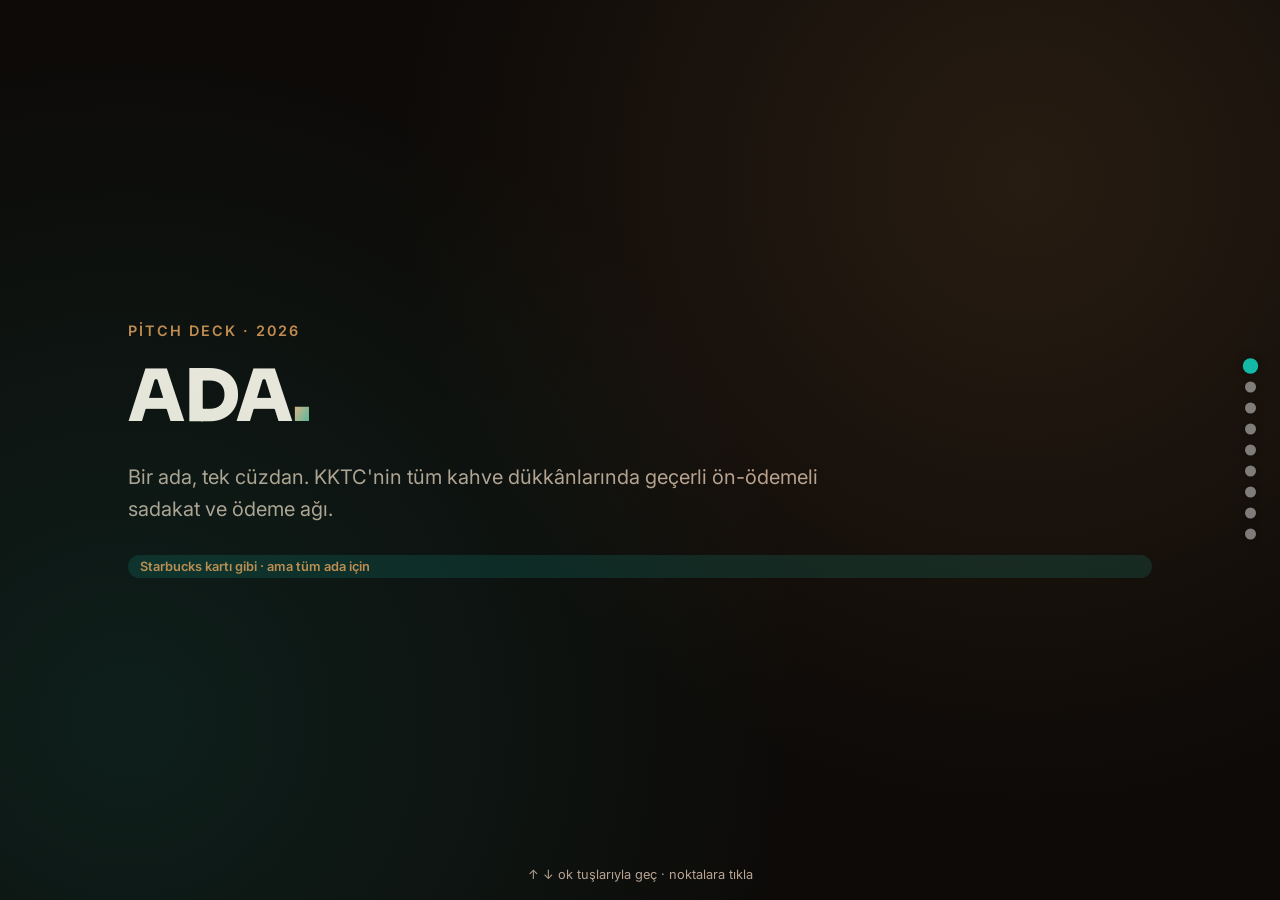
==== pitch.html @ 43cfcc4e "style: coffee-bean theme + Cyprus silhouette map section" ====
<!DOCTYPE html>
<html lang="tr">
<head>
  <meta charset="UTF-8" />
  <meta name="viewport" content="width=device-width, initial-scale=1.0" />
  <title>ADA — Pitch Deck</title>
  <link rel="icon" type="image/svg+xml" href="favicon.svg" />
  <link href="https://fonts.googleapis.com/css2?family=Sora:wght@400;600;700;800&family=Inter:wght@400;500;600&display=swap" rel="stylesheet" />
  <style>
    :root{
      --accent:#14b8a6; --accent-2:#c98a4b; --accent-3:#e0b487;
      --bg:#0d0a08; --text:#f3e9dd; --muted:#b7a392;
    }
    *{margin:0;padding:0;box-sizing:border-box}
    html,body{height:100%}
    body{font-family:'Inter',sans-serif;background:var(--bg);color:var(--text);overflow:hidden}
    h1,h2,h3{font-family:'Sora',sans-serif}
    .deck{height:100vh;scroll-snap-type:y mandatory;overflow-y:scroll;scroll-behavior:smooth}
    .slide{height:100vh;scroll-snap-align:start;display:flex;flex-direction:column;justify-content:center;padding:6vw 10vw;position:relative}
    .slide::before{content:"";position:absolute;inset:0;background:radial-gradient(circle at 80% 20%,rgba(201,138,75,0.14),transparent 50%),radial-gradient(circle at 10% 80%,rgba(20,184,166,0.12),transparent 50%);pointer-events:none}
    .kicker{color:var(--accent-2);font-weight:600;letter-spacing:2px;text-transform:uppercase;font-size:.9rem;margin-bottom:18px}
    .big{font-size:clamp(2.2rem,6vw,4.5rem);font-weight:800;line-height:1.1;letter-spacing:-1.5px}
    .grad{background:linear-gradient(120deg,var(--accent-2),var(--accent-3),var(--accent));-webkit-background-clip:text;background-clip:text;-webkit-text-fill-color:transparent}
    .lead{color:var(--muted);font-size:1.25rem;max-width:720px;margin-top:24px;line-height:1.6}
    .grid{display:grid;grid-template-columns:repeat(auto-fit,minmax(220px,1fr));gap:22px;margin-top:40px}
    .cell{background:rgba(255,255,255,.04);border:1px solid rgba(255,255,255,.09);border-radius:16px;padding:26px}
    .cell h3{font-size:1.2rem;margin-bottom:8px}
    .cell p{color:var(--muted);font-size:.95rem}
    .num{font-family:'Sora';font-size:2.4rem;font-weight:800;color:var(--accent-2)}
    .nav-dots{position:fixed;right:24px;top:50%;transform:translateY(-50%);z-index:10;display:flex;flex-direction:column;gap:10px}
    .nav-dots a{width:11px;height:11px;border-radius:50%;background:rgba(255,255,255,.45);transition:.2s;box-shadow:0 0 6px rgba(0,0,0,.4)}
    .nav-dots a.active{background:var(--accent);transform:scale(1.4)}
    .hint{position:fixed;bottom:18px;left:50%;transform:translateX(-50%);color:var(--muted);font-size:.8rem;z-index:10}
    table{margin-top:30px;border-collapse:collapse;width:100%;max-width:760px}
    th,td{text-align:left;padding:12px 14px;border-bottom:1px solid rgba(255,255,255,.09);color:var(--muted)}
    th{color:var(--text);font-family:'Sora'}
    .tag{display:inline-block;padding:4px 12px;border-radius:999px;background:rgba(20,184,166,.15);color:var(--accent-2);font-size:.8rem;font-weight:600}
  </style>
</head>
<body>
  <div class="nav-dots">
    <a href="#s1" class="active" data-s="1"></a>
    <a href="#s2" data-s="2"></a>
    <a href="#s3" data-s="3"></a>
    <a href="#s4" data-s="4"></a>
    <a href="#s5" data-s="5"></a>
    <a href="#s6" data-s="6"></a>
    <a href="#s7" data-s="7"></a>
    <a href="#s8" data-s="8"></a>
    <a href="#s9" data-s="9"></a>
  </div>

  <div class="deck" id="deck">
    <!-- 1 Kapak -->
    <section class="slide" id="s1">
      <div class="kicker">Pitch Deck · 2026</div>
      <h1 class="big">ADA<span class="grad">.</span></h1>
      <p class="lead">Bir ada, tek cüzdan. KKTC'nin tüm kahve dükkânlarında geçerli ön-ödemeli sadakat ve ödeme ağı.</p>
      <span class="tag" style="margin-top:30px">Starbucks kartı gibi · ama tüm ada için</span>
    </section>

    <!-- 2 Problem -->
    <section class="slide" id="s2">
      <div class="kicker">Problem</div>
      <h2 class="big">Kıbrıs'ta kahve <span class="grad">parçalı</span>.</h2>
      <div class="grid">
        <div class="cell"><h3>🧩 Sadakat yok</h3><p>Her kafenin ayrı kartı; hiçbiri ada genelinde işlemez, müşteri bağlanmaz.</p></div>
        <div class="cell"><h3>💸 Nakit yükü</h3><p>Küçük ödemelerde nakit/zaman kaybı. Turist için özellikle sürtünme yüksek.</p></div>
        <div class="cell"><h3>📉 Veri körü</h3><p>Kafe sahipleri müşteri davranışını göremiyor; kampanya yapamıyor.</p></div>
      </div>
    </section>

    <!-- 3 Çözüm -->
    <section class="slide" id="s3">
      <div class="kicker">Çözüm</div>
      <h2 class="big">Tek cüzdan, <span class="grad">tüm ada</span>.</h2>
      <p class="lead">Kullanıcı app'e kredi yükler, katılımcı kafede QR ile öder. Lefkoşa'dan Girne'ye, Mağusa'ya — aynı bakiye, aynı puan.</p>
      <div class="grid">
        <div class="cell"><h3>⚡ QR ödeme</h3><p>2 saniyede tamamlanır, POS gerektirmez.</p></div>
        <div class="cell"><h3>🎁 Ada-geneli puan</h3><p>Hangi kafede olursan ol, ödül birikir.</p></div>
      </div>
    </section>

    <!-- 4 Ürün -->
    <section class="slide" id="s4">
      <div class="kicker">Ürün</div>
      <h2 class="big">3 katmanlı <span class="grad">değer</span>.</h2>
      <div class="grid">
        <div class="cell"><h3>👤 Kullanıcı</h3><p>Sanal kart, ön-ödemeli bütçe kontrolü, ada-geneli puan.</p></div>
        <div class="cell"><h3>☕ Kafe</h3><p>QR-POS, sıfır kurulum, analitik panel, ortak müşteri havuzu.</p></div>
        <div class="cell"><h3>🛰️ Platform</h3><p>Merkezi bakiye, komisyon motoru, kampanya altyapısı.</p></div>
      </div>
    </section>

    <!-- 5 İş Modeli -->
    <section class="slide" id="s5">
      <div class="kicker">İş Modeli</div>
      <h2 class="big">3 gelir <span class="grad">kanalı</span>.</h2>
      <table>
        <tr><th>Kanal</th><th>Açıklama</th><th>Tahmini</th></tr>
        <tr><td>İşlem komisyonu</td><td>Her QR ödemede %2</td><td>Ölçekli</td></tr>
        <tr><td>Kafe aboneliği</td><td>Pro plan ₺4.900/ay</td><td>Tekrarlayan</td></tr>
        <tr><td>Kredi bakiyesi (float)</td><td>Yüklenen bakiyenin kısa vadeli değeri</td><td>Regülasyona bağlı</td></tr>
      </table>
    </section>

    <!-- 6 Pazar -->
    <section class="slide" id="s6">
      <div class="kicker">Pazar</div>
      <h2 class="big">Hedef <span class="grad">ada</span>.</h2>
      <div class="grid">
        <div class="cell"><div class="num">120+</div><p>Hedef kafe (3 şehir)</p></div>
        <div class="cell"><div class="num">3</div><p>Şehir: Lefkoşa, Girne, Mağusa</p></div>
        <div class="cell"><div class="num">2</div><p>Hedef kitle: yerel + turist</p></div>
      </div>
    </section>

    <!-- 7 Rekabet -->
    <section class="slide" id="s7">
      <div class="kicker">Rekabet</div>
      <h2 class="big">Tek marka ≠ <span class="grad">tüm ada</span>.</h2>
      <table>
        <tr><th></th><th>Starbucks kartı</th><th>ADA</th></tr>
        <tr><td>Geçerlilik</td><td>Tek marka</td><td>Tüm ada kafeleri</td></tr>
        <tr><td>Kapsam</td><td>Kurumsal</td><td>Yerel KOBİ dahil</td></tr>
        <tr><td>Veri</td><td>Marka içi</td><td>Ada-geneli ağ etkisi</td></tr>
      </table>
    </section>

    <!-- 8 Yol Haritası -->
    <section class="slide" id="s8">
      <div class="kicker">Yol Haritası</div>
      <h2 class="big">6 ayda <span class="grad">ağ</span>.</h2>
      <div class="grid">
        <div class="cell"><h3>0–2 ay</h3><p>MVP: iOS/Android cüzdan + QR-POS. 10 pilot kafe.</p></div>
        <div class="cell"><h3>2–4 ay</h3><p>30 kafe, puan kampanyaları, turist entegrasyonu.</p></div>
        <div class="cell"><h3>4–6 ay</h3><p>120 kafe, zincir API, bölgesel genişleme.</p></div>
      </div>
    </section>

    <!-- 9 Talep -->
    <section class="slide" id="s9">
      <div class="kicker">Yatırım Talebi</div>
      <h2 class="big">Adanın cüzdanını <span class="grad">kuralım</span>.</h2>
      <p class="lead">MVP + pilot ağ için ilk tur yatırım arıyoruz. Karşılığında: ADA hissesi, yol haritası ortağı.</p>
      <div class="grid">
        <div class="cell"><h3>✉️</h3><p>hello@adawallet.com</p></div>
        <div class="cell"><h3>📞</h3><p>+90 533 966 88 77</p></div>
        <div class="cell"><h3>💬</h3><p>WhatsApp ile doğrudan görüşme</p></div>
      </div>
    </section>
  </div>

  <div class="hint">↑ ↓ ok tuşlarıyla geç · noktalara tıkla</div>
  <script>
    const deck=document.getElementById('deck');
    const dots=[...document.querySelectorAll('.nav-dots a')];
    deck.addEventListener('scroll',()=>{
      const i=Math.round(deck.scrollTop/window.innerHeight);
      dots.forEach((d,k)=>d.classList.toggle('active',k===i));
    });
    document.addEventListener('keydown',e=>{
      if(e.key==='ArrowDown'){deck.scrollBy({top:window.innerHeight});}
      if(e.key==='ArrowUp'){deck.scrollBy({top:-window.innerHeight});}
    });
  </script>
</body>
</html>
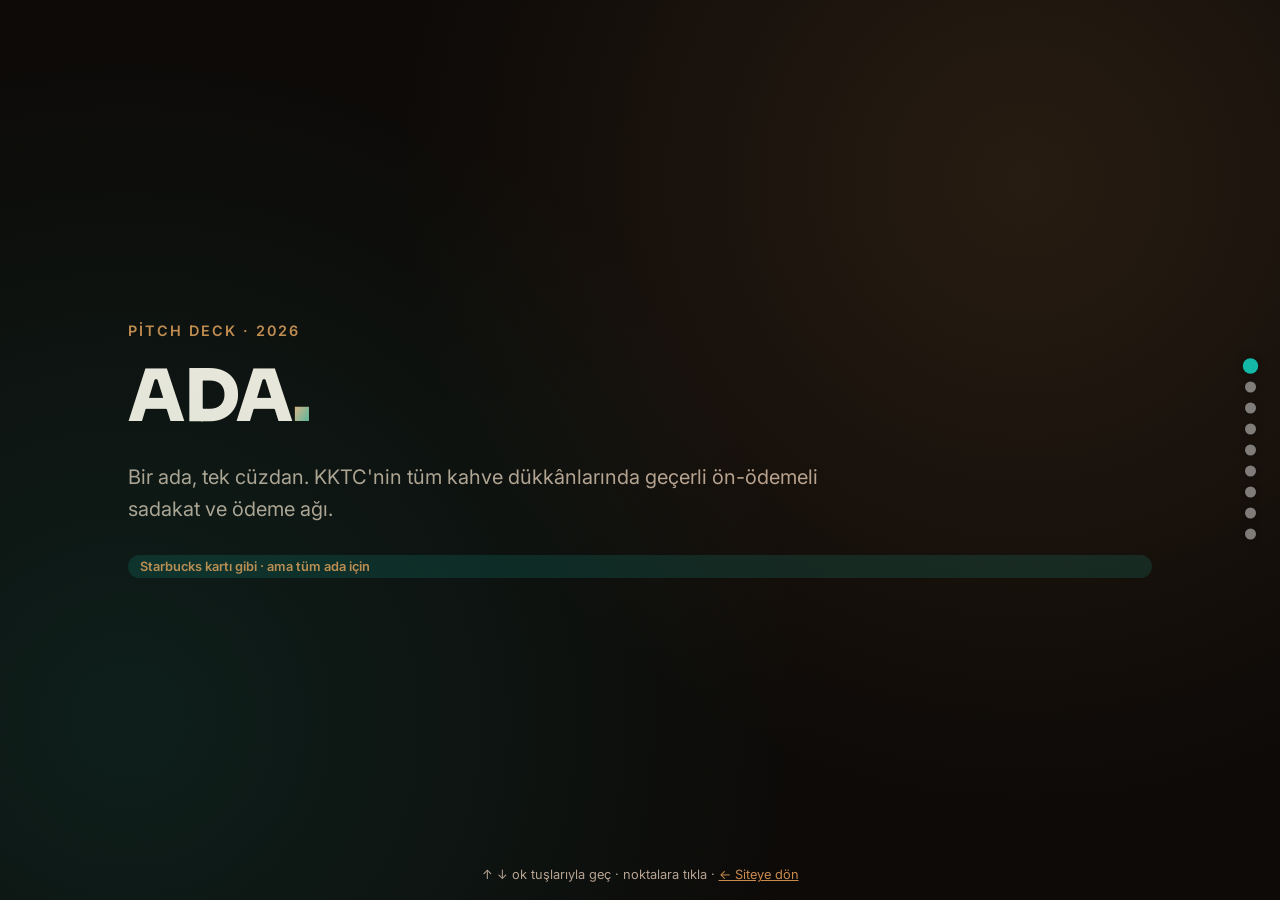
==== commit 4bcb3408: "feat: cross-link landing <-> pitch deck (footer + back link)" ====
--- a/pitch.html
+++ b/pitch.html
@@ -151,7 +151,7 @@
     </section>
   </div>
 
-  <div class="hint">↑ ↓ ok tuşlarıyla geç · noktalara tıkla</div>
+  <div class="hint">↑ ↓ ok tuşlarıyla geç · noktalara tıkla · <a href="index.html" style="color:var(--accent-2)">← Siteye dön</a></div>
   <script>
     const deck=document.getElementById('deck');
     const dots=[...document.querySelectorAll('.nav-dots a')];
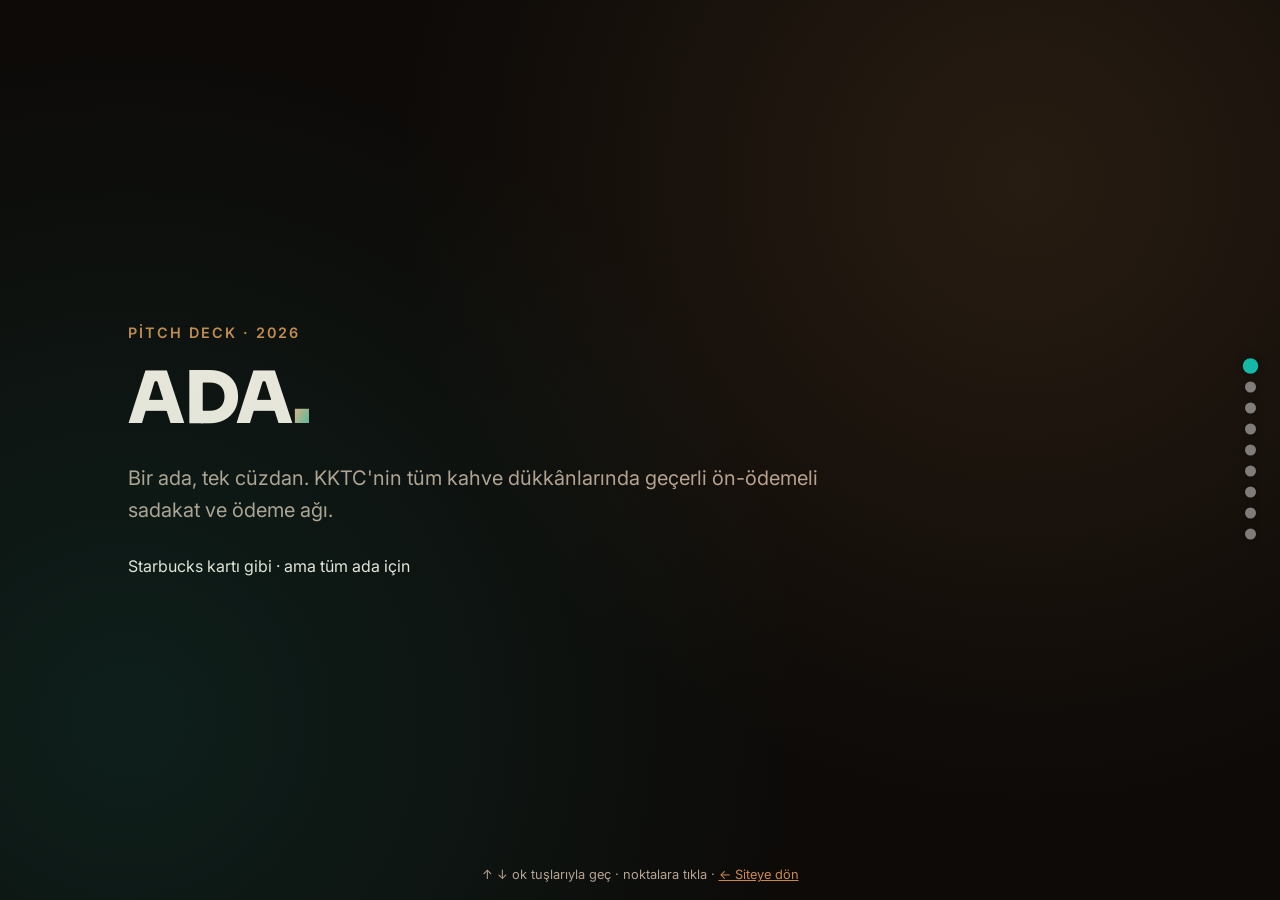
==== commit 64b8ec55: "feat(pitch): scroll-reveal animasyonu + 6 ilçe metni" ====
--- a/pitch.html
+++ b/pitch.html
@@ -33,8 +33,11 @@
     .hint{position:fixed;bottom:18px;left:50%;transform:translateX(-50%);color:var(--muted);font-size:.8rem;z-index:10}
     table{margin-top:30px;border-collapse:collapse;width:100%;max-width:760px}
     th,td{text-align:left;padding:12px 14px;border-bottom:1px solid rgba(255,255,255,.09);color:var(--muted)}
-    th{color:var(--text);font-family:'Sora'}
-    .tag{display:inline-block;padding:4px 12px;border-radius:999px;background:rgba(20,184,166,.15);color:var(--accent-2);font-size:.8rem;font-weight:600}
+    .footer-link{position:fixed;left:24px;bottom:24px;z-index:10;color:var(--muted);text-decoration:none;font-size:.85rem;opacity:.7}
+    .footer-link:hover{opacity:1;color:var(--accent)}
+    /* Scroll reveal */
+    .slide .kicker,.slide .big,.slide .lead,.slide .cell{opacity:0;transform:translateY(24px);transition:opacity .6s ease,transform .6s ease}
+    .slide.in-view .kicker,.slide.in-view .big,.slide.in-view .lead,.slide.in-view .cell{opacity:1;transform:none}
   </style>
 </head>
 <body>
@@ -109,8 +112,8 @@
       <div class="kicker">Pazar</div>
       <h2 class="big">Hedef <span class="grad">ada</span>.</h2>
       <div class="grid">
-        <div class="cell"><div class="num">120+</div><p>Hedef kafe (3 şehir)</p></div>
-        <div class="cell"><div class="num">3</div><p>Şehir: Lefkoşa, Girne, Mağusa</p></div>
+        <div class="cell"><div class="num">120+</div><p>Hedef kafe (6 ilçe)</p></div>
+        <div class="cell"><div class="num">6</div><p>İlçe: Lefkoşa, Girne, Gazimağusa, İskele, Güzelyurt, Lefke</p></div>
         <div class="cell"><div class="num">2</div><p>Hedef kitle: yerel + turist</p></div>
       </div>
     </section>
@@ -163,6 +166,13 @@
       if(e.key==='ArrowDown'){deck.scrollBy({top:window.innerHeight});}
       if(e.key==='ArrowUp'){deck.scrollBy({top:-window.innerHeight});}
     });
+    // Scroll reveal: slayt görünür olunca içerik belirsin
+    document.querySelectorAll('.slide').forEach(s=>{
+      const obs=new IntersectionObserver((es)=>{
+        es.forEach(e=>{ if(e.isIntersecting) e.target.classList.add('in-view'); });
+      },{threshold:0.2});
+      obs.observe(s);
+    });
   </script>
 </body>
 </html>
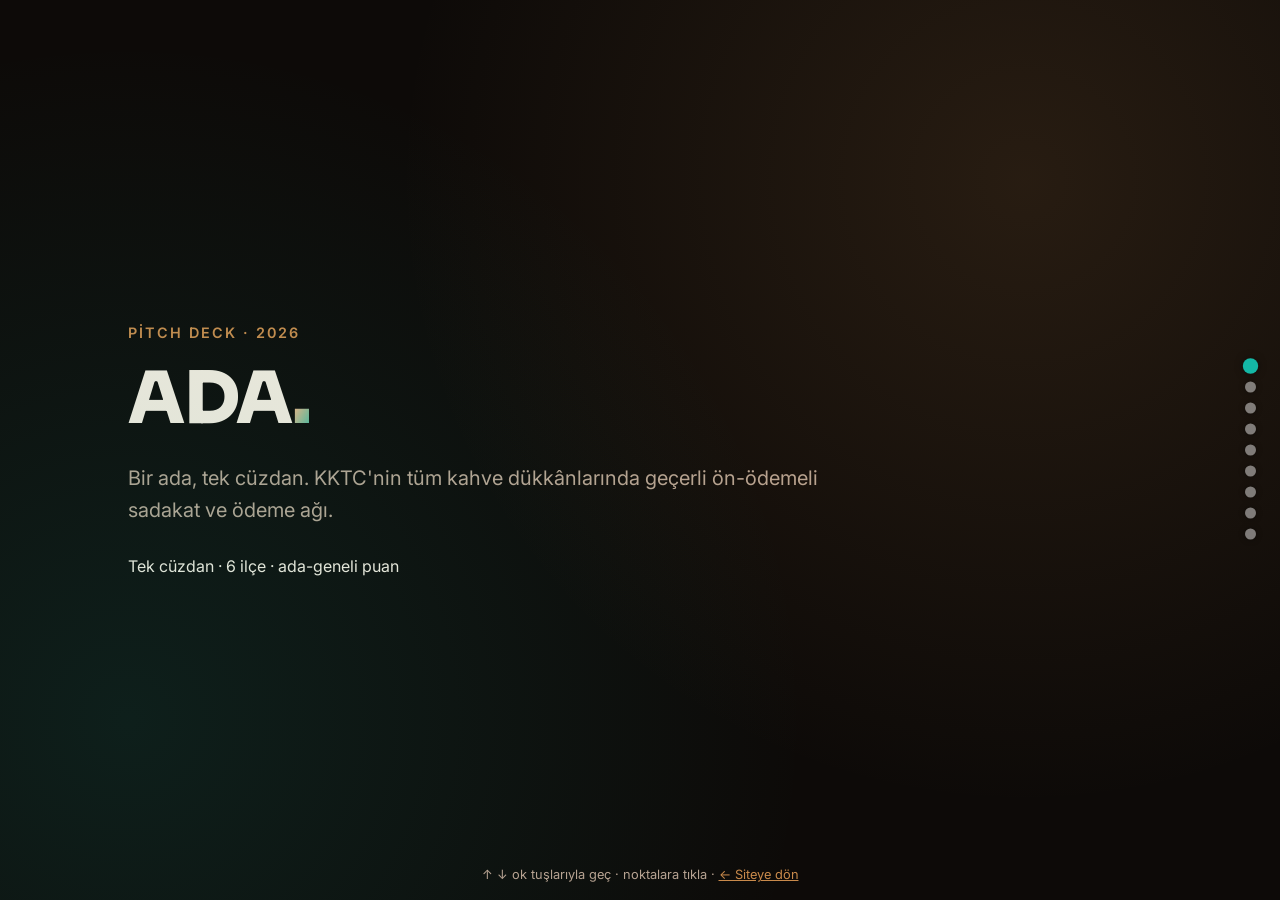
==== commit dd4f0c88: "docs(style): 'Starbucks kartı gibi' benzetmesi kaldırıldı, özgün pazarlama dili - index.html: hero-s" ====
--- a/pitch.html
+++ b/pitch.html
@@ -55,11 +55,11 @@
 
   <div class="deck" id="deck">
     <!-- 1 Kapak -->
-    <section class="slide" id="s1">
+    <section class="slide in-view" id="s1">
       <div class="kicker">Pitch Deck · 2026</div>
       <h1 class="big">ADA<span class="grad">.</span></h1>
       <p class="lead">Bir ada, tek cüzdan. KKTC'nin tüm kahve dükkânlarında geçerli ön-ödemeli sadakat ve ödeme ağı.</p>
-      <span class="tag" style="margin-top:30px">Starbucks kartı gibi · ama tüm ada için</span>
+      <span class="tag" style="margin-top:30px">Tek cüzdan · 6 ilçe · ada-geneli puan</span>
     </section>
 
     <!-- 2 Problem -->
@@ -123,7 +123,7 @@
       <div class="kicker">Rekabet</div>
       <h2 class="big">Tek marka ≠ <span class="grad">tüm ada</span>.</h2>
       <table>
-        <tr><th></th><th>Starbucks kartı</th><th>ADA</th></tr>
+        <tr><th></th><th>Tekil kafe kartı</th><th>ADA</th></tr>
         <tr><td>Geçerlilik</td><td>Tek marka</td><td>Tüm ada kafeleri</td></tr>
         <tr><td>Kapsam</td><td>Kurumsal</td><td>Yerel KOBİ dahil</td></tr>
         <tr><td>Veri</td><td>Marka içi</td><td>Ada-geneli ağ etkisi</td></tr>
@@ -170,7 +170,7 @@
     document.querySelectorAll('.slide').forEach(s=>{
       const obs=new IntersectionObserver((es)=>{
         es.forEach(e=>{ if(e.isIntersecting) e.target.classList.add('in-view'); });
-      },{threshold:0.2});
+      },{threshold:0});
       obs.observe(s);
     });
   </script>
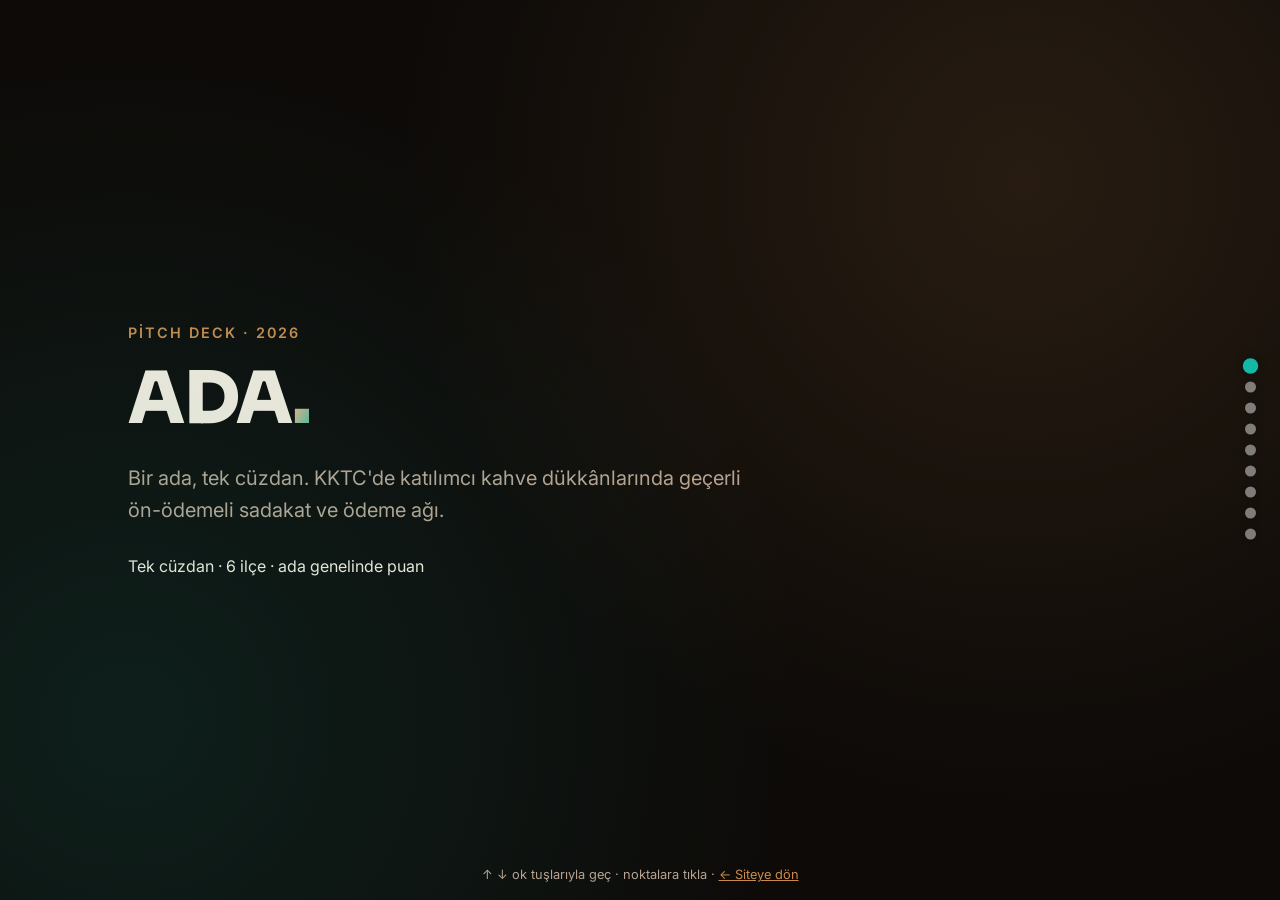
==== commit 3c5e340b: "fix(copy): mutevazi ton + iddia/tezat duzeltmeleri - 'tum kahve' overclaim'i kaldirildi -> 'katilimc" ====
--- a/pitch.html
+++ b/pitch.html
@@ -5,6 +5,8 @@
   <meta name="viewport" content="width=device-width, initial-scale=1.0" />
   <title>ADA — Pitch Deck</title>
   <link rel="icon" type="image/svg+xml" href="favicon.svg" />
+  <link rel="preconnect" href="https://fonts.googleapis.com" />
+  <link rel="preconnect" href="https://fonts.gstatic.com" crossorigin />
   <link href="https://fonts.googleapis.com/css2?family=Sora:wght@400;600;700;800&family=Inter:wght@400;500;600&display=swap" rel="stylesheet" />
   <style>
     :root{
@@ -58,8 +60,8 @@
     <section class="slide in-view" id="s1">
       <div class="kicker">Pitch Deck · 2026</div>
       <h1 class="big">ADA<span class="grad">.</span></h1>
-      <p class="lead">Bir ada, tek cüzdan. KKTC'nin tüm kahve dükkânlarında geçerli ön-ödemeli sadakat ve ödeme ağı.</p>
-      <span class="tag" style="margin-top:30px">Tek cüzdan · 6 ilçe · ada-geneli puan</span>
+      <p class="lead">Bir ada, tek cüzdan. KKTC'de katılımcı kahve dükkânlarında geçerli ön-ödemeli sadakat ve ödeme ağı.</p>
+      <span class="tag" style="margin-top:30px">Tek cüzdan · 6 ilçe · ada genelinde puan</span>
     </section>
 
     <!-- 2 Problem -->
@@ -80,7 +82,7 @@
       <p class="lead">Kullanıcı app'e kredi yükler, katılımcı kafede QR ile öder. Lefkoşa'dan Girne'ye, Mağusa'ya — aynı bakiye, aynı puan.</p>
       <div class="grid">
         <div class="cell"><h3>⚡ QR ödeme</h3><p>2 saniyede tamamlanır, POS gerektirmez.</p></div>
-        <div class="cell"><h3>🎁 Ada-geneli puan</h3><p>Hangi kafede olursan ol, ödül birikir.</p></div>
+        <div class="cell"><h3>🎁 Ada genelinde puan</h3><p>Hangi kafede olursan ol, ödül birikir.</p></div>
       </div>
     </section>
 
@@ -89,7 +91,7 @@
       <div class="kicker">Ürün</div>
       <h2 class="big">3 katmanlı <span class="grad">değer</span>.</h2>
       <div class="grid">
-        <div class="cell"><h3>👤 Kullanıcı</h3><p>Sanal kart, ön-ödemeli bütçe kontrolü, ada-geneli puan.</p></div>
+        <div class="cell"><h3>👤 Kullanıcı</h3><p>Sanal kart, ön-ödemeli bütçe kontrolü, ada genelinde puan.</p></div>
         <div class="cell"><h3>☕ Kafe</h3><p>QR-POS, sıfır kurulum, analitik panel, ortak müşteri havuzu.</p></div>
         <div class="cell"><h3>🛰️ Platform</h3><p>Merkezi bakiye, komisyon motoru, kampanya altyapısı.</p></div>
       </div>
@@ -112,7 +114,7 @@
       <div class="kicker">Pazar</div>
       <h2 class="big">Hedef <span class="grad">ada</span>.</h2>
       <div class="grid">
-        <div class="cell"><div class="num">120+</div><p>Hedef kafe (6 ilçe)</p></div>
+        <div class="cell"><div class="num">120</div><p>Hedef kafe (6 ilçe)</p></div>
         <div class="cell"><div class="num">6</div><p>İlçe: Lefkoşa, Girne, Gazimağusa, İskele, Güzelyurt, Lefke</p></div>
         <div class="cell"><div class="num">2</div><p>Hedef kitle: yerel + turist</p></div>
       </div>
@@ -126,7 +128,7 @@
         <tr><th></th><th>Tekil kafe kartı</th><th>ADA</th></tr>
         <tr><td>Geçerlilik</td><td>Tek marka</td><td>Tüm ada kafeleri</td></tr>
         <tr><td>Kapsam</td><td>Kurumsal</td><td>Yerel KOBİ dahil</td></tr>
-        <tr><td>Veri</td><td>Marka içi</td><td>Ada-geneli ağ etkisi</td></tr>
+        <tr><td>Veri</td><td>Marka içi</td><td>Ada genelinde ağ etkisi</td></tr>
       </table>
     </section>
 
